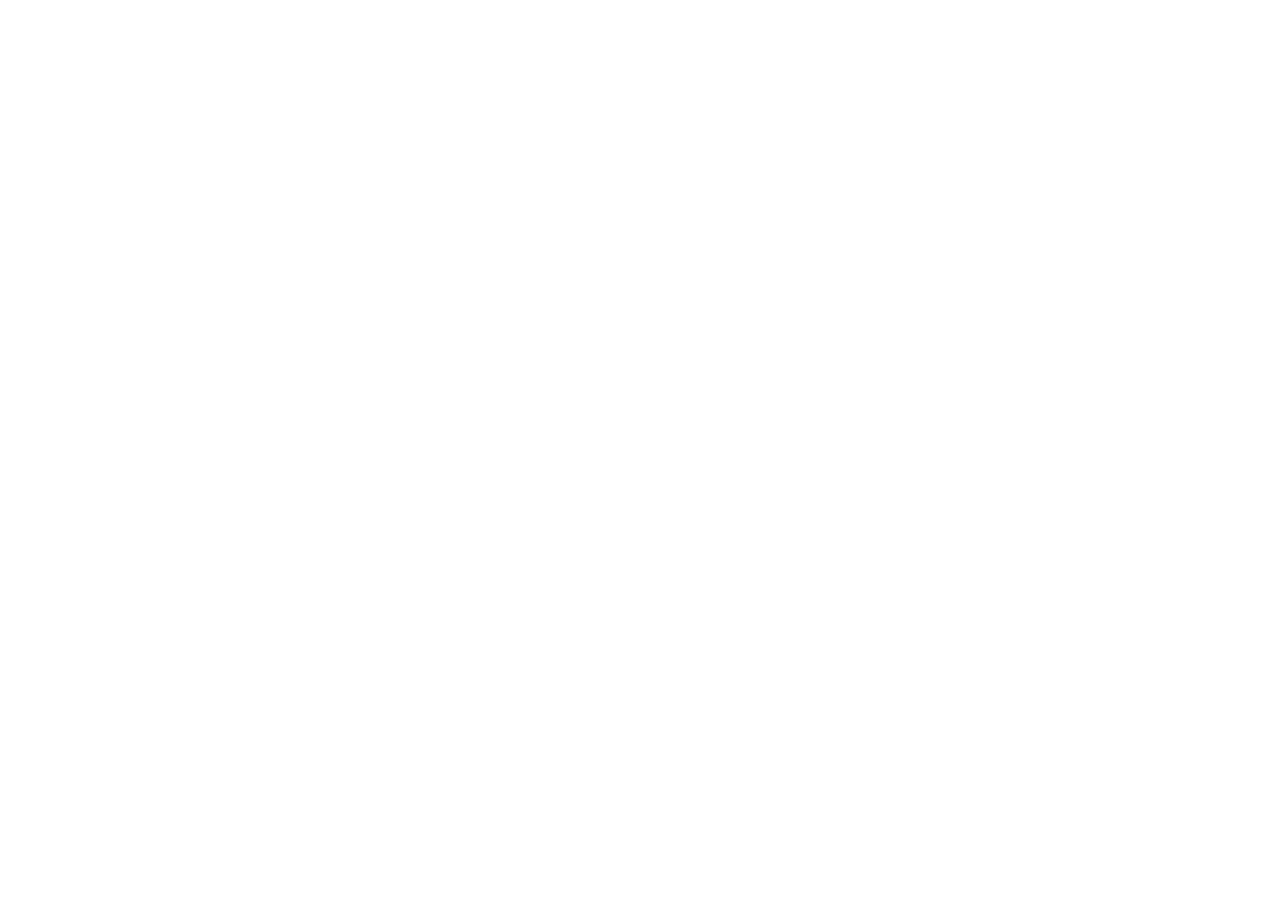
==== index.html @ 4c1c649a "first commit" ====
<!DOCTYPE html>
<!--[if lt IE 7]>      <html class="no-js lt-ie9 lt-ie8 lt-ie7"> <![endif]-->
<!--[if IE 7]>         <html class="no-js lt-ie9 lt-ie8"> <![endif]-->
<!--[if IE 8]>         <html class="no-js lt-ie9"> <![endif]-->
<!--[if gt IE 8]>      <html class="no-js"> <!--<![endif]-->
<html>
    <head>
        <meta charset="utf-8">
        <meta http-equiv="X-UA-Compatible" content="IE=edge">
        <title></title>
        <meta name="description" content="">
        <meta name="viewport" content="width=device-width, initial-scale=1">
        <link rel="stylesheet" href="">
    </head>
    <body>
        <!--[if lt IE 7]>
            <p class="browsehappy">You are using an <strong>outdated</strong> browser. Please <a href="#">upgrade your browser</a> to improve your experience.</p>
        <![endif]-->
        
        <script src="" async defer></script>
    </body>
</html>
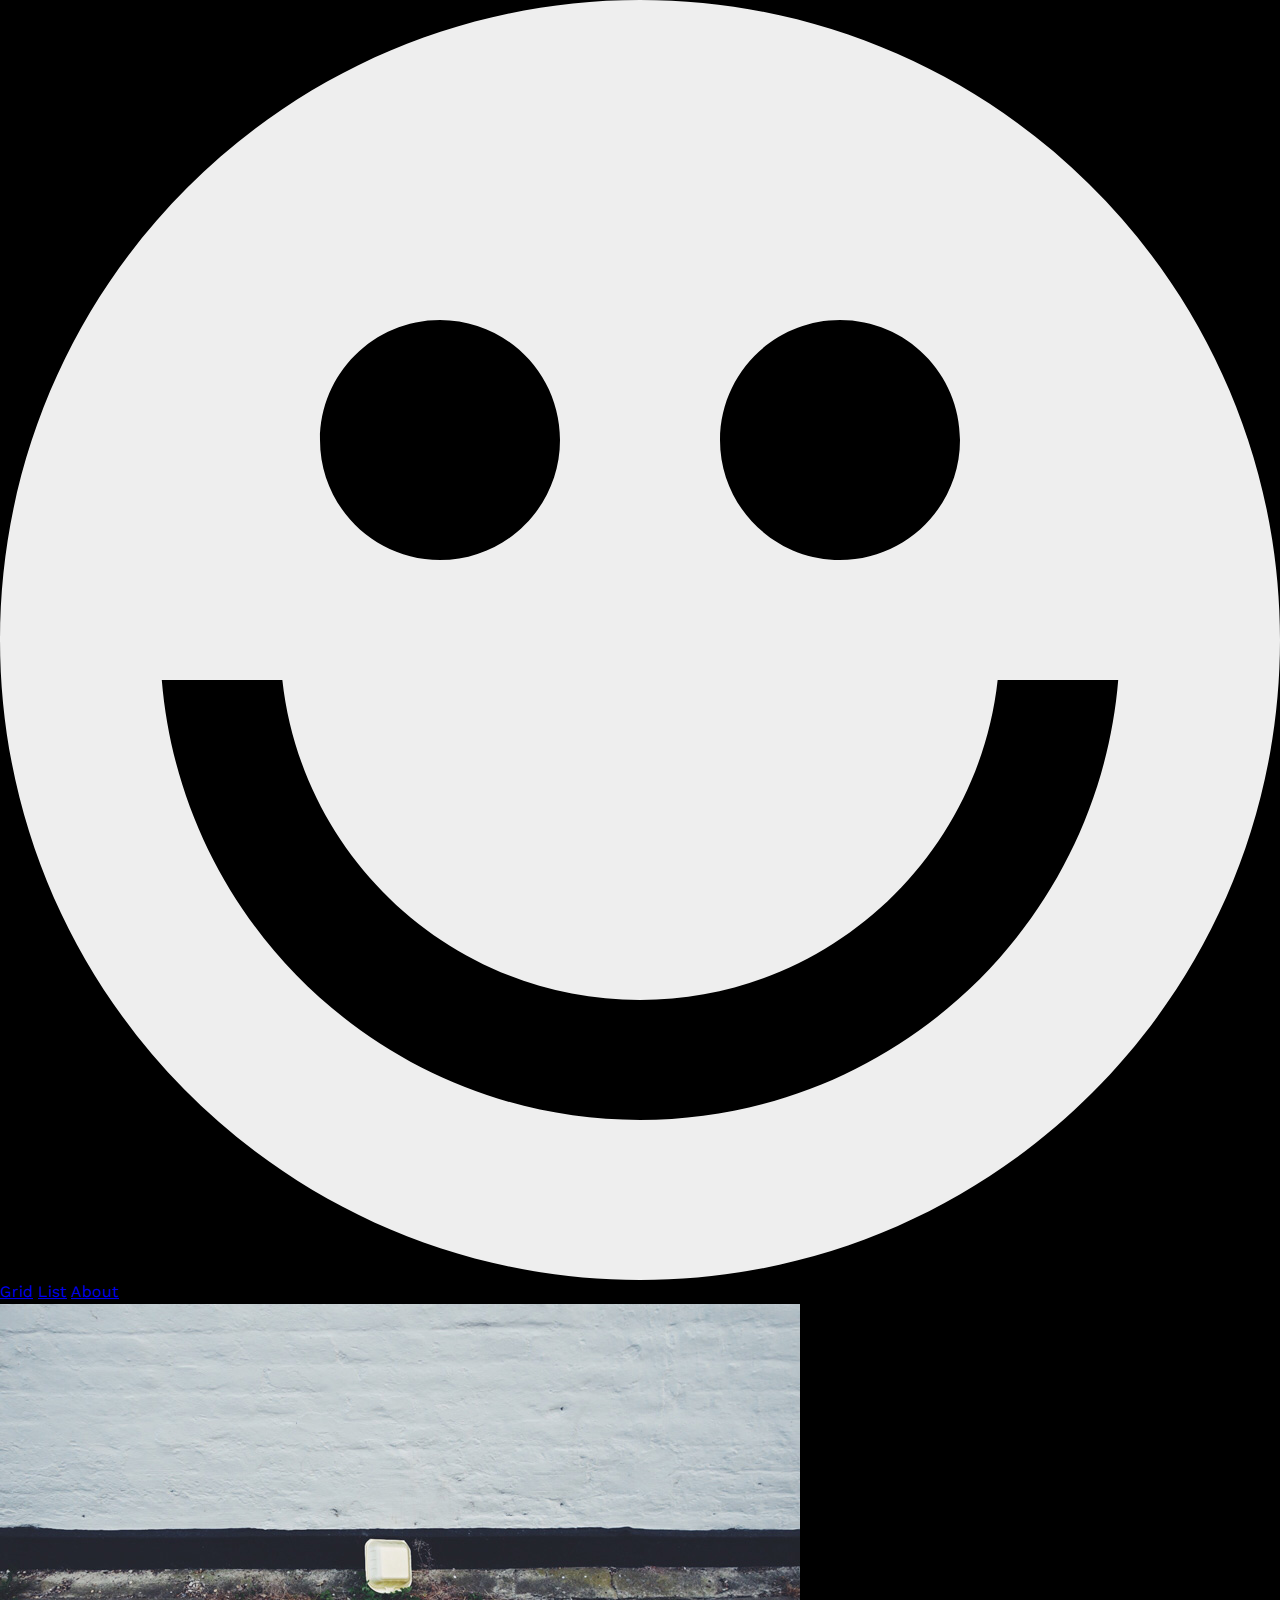
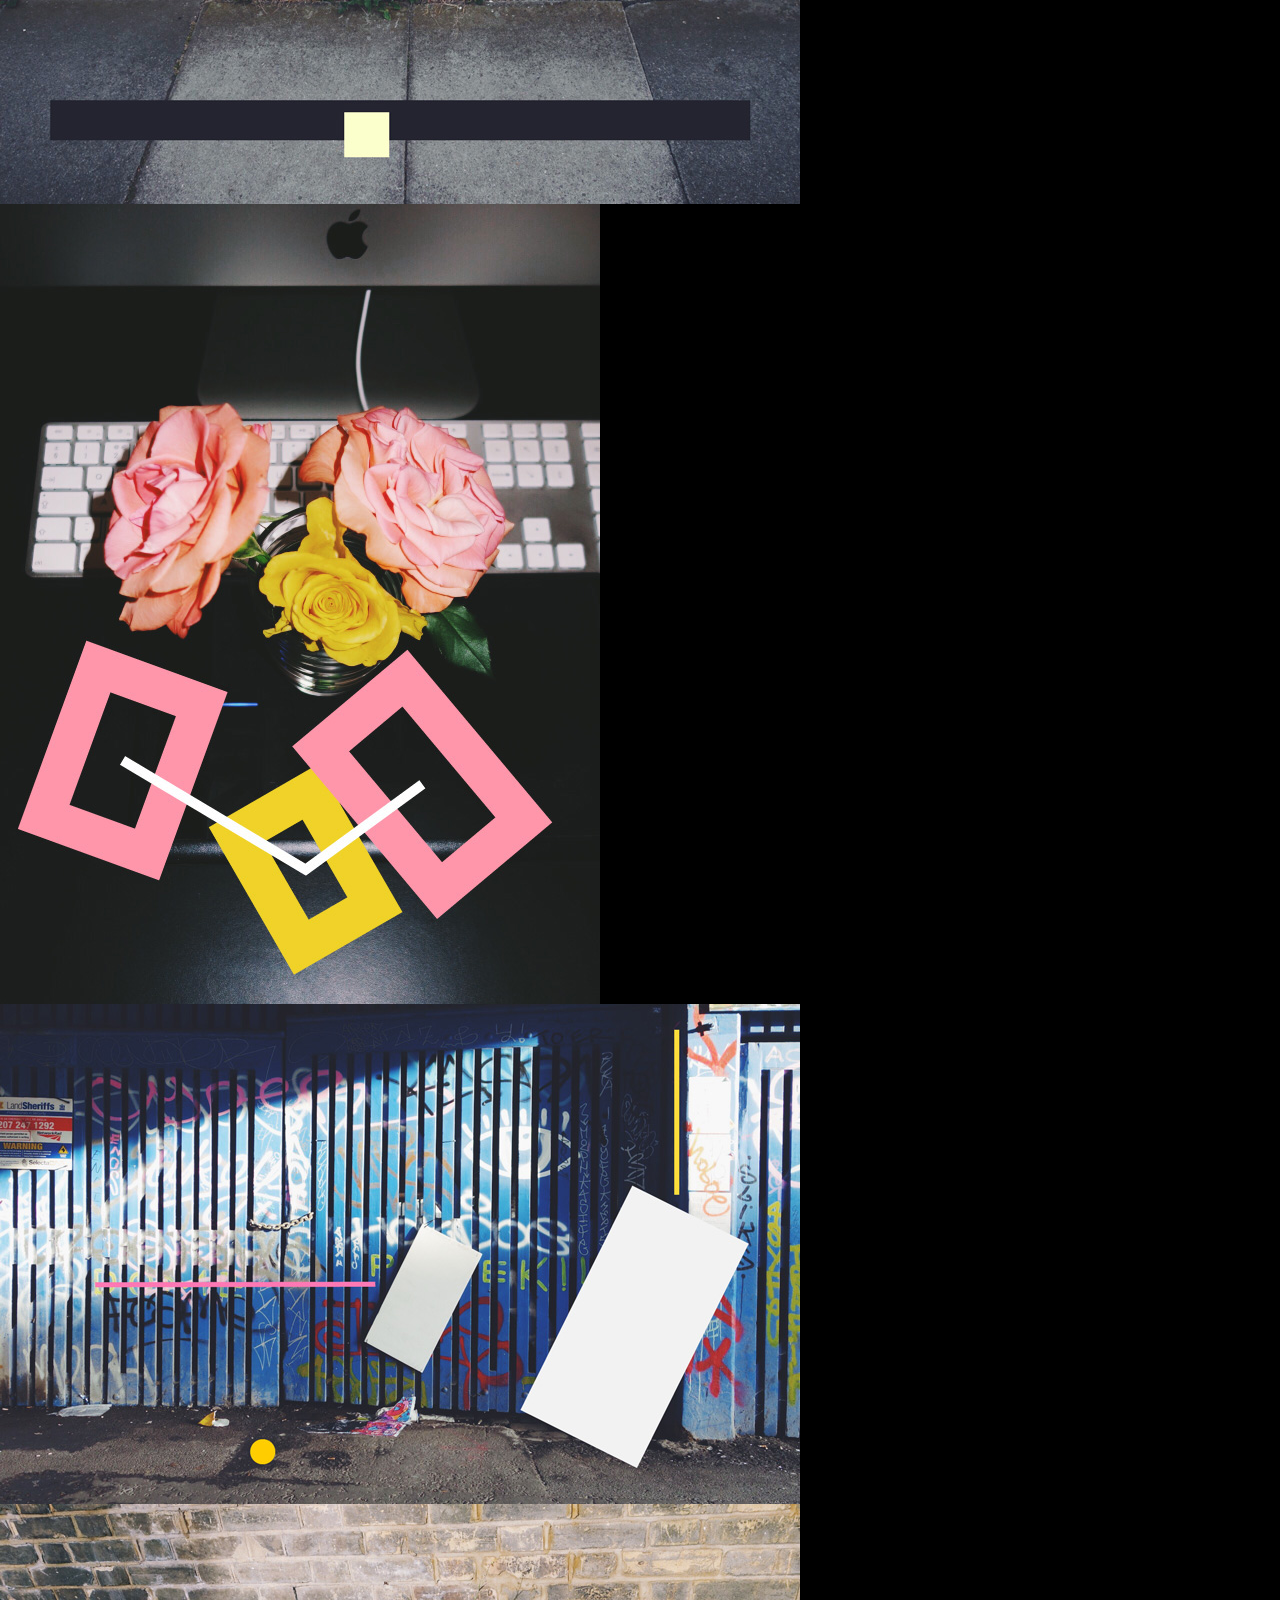
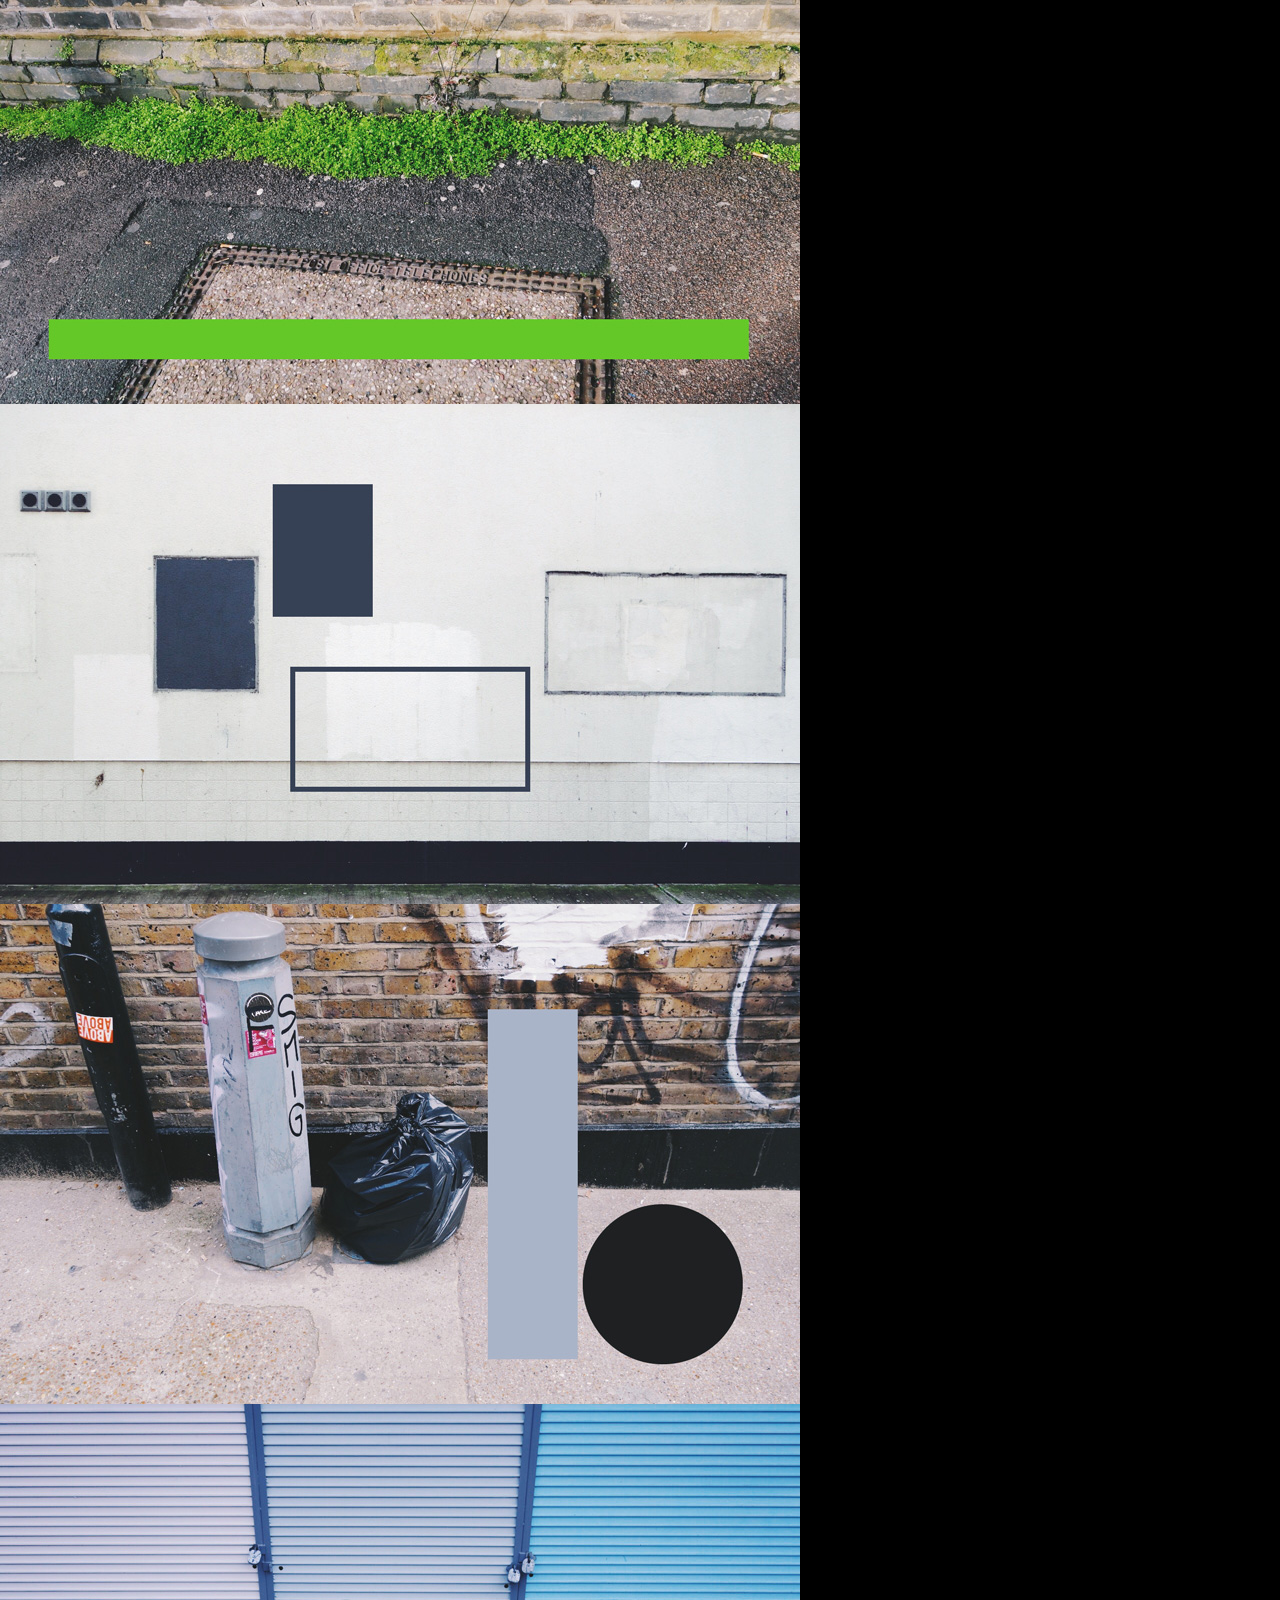
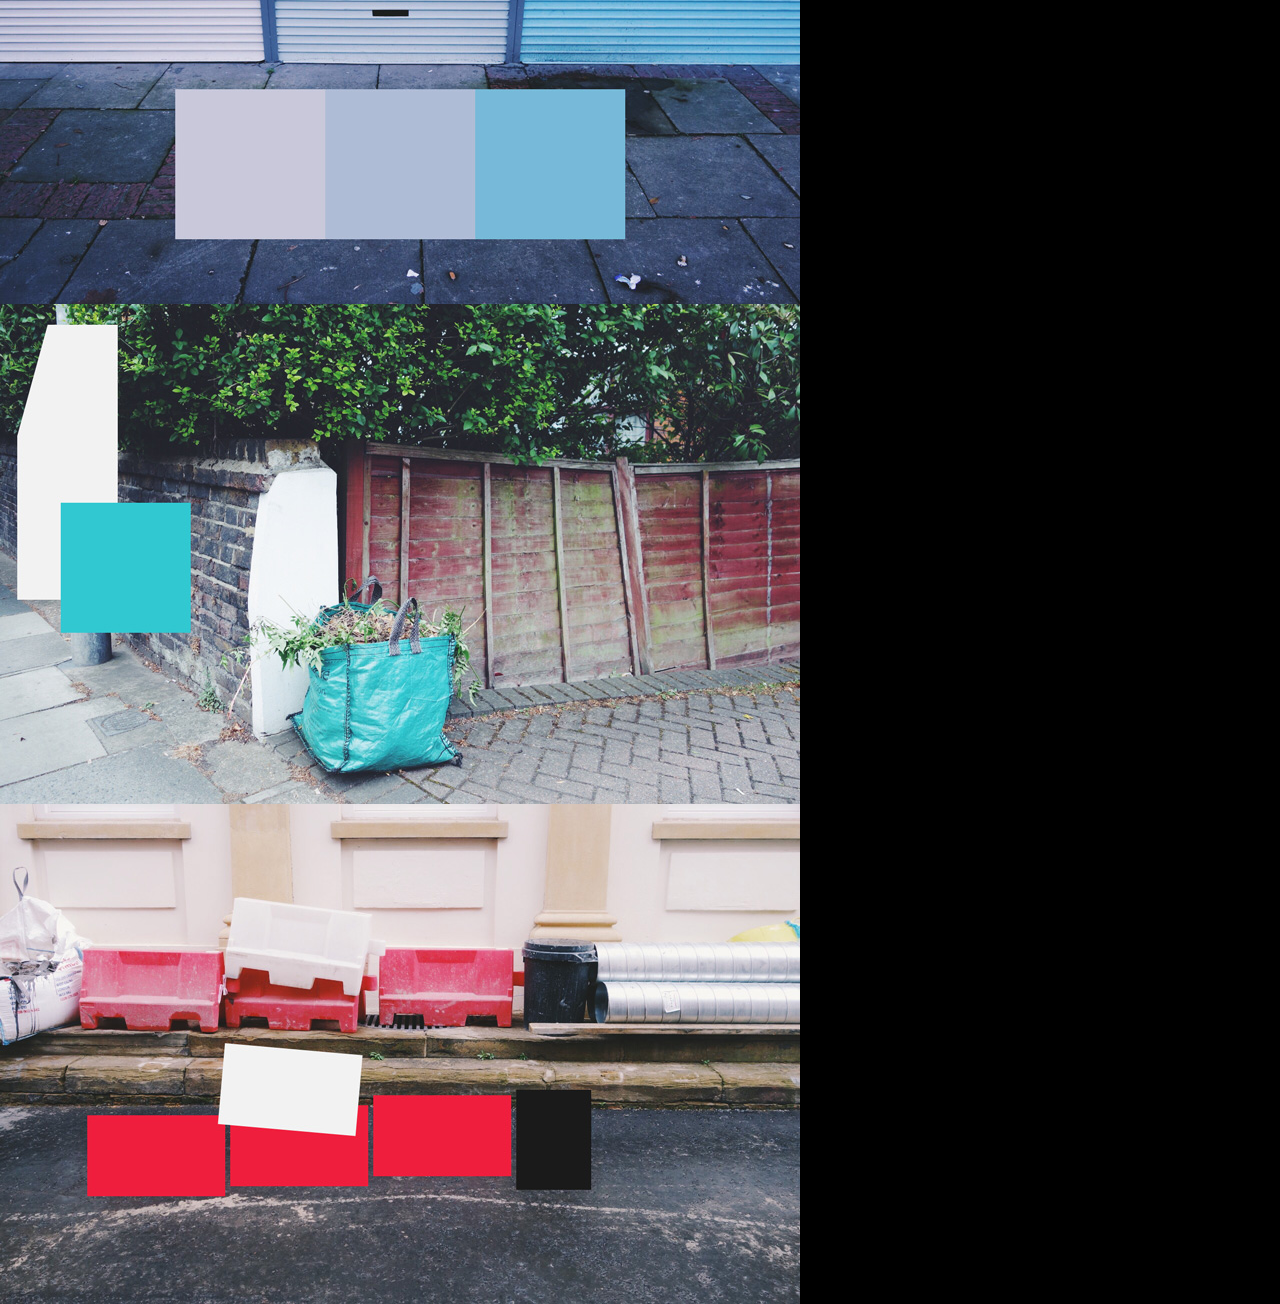
==== commit 6073ad4c: "adds basic html and css" ====
--- a/index.html
+++ b/index.html
@@ -1,8 +1,5 @@
 <!DOCTYPE html>
-<!--[if lt IE 7]>      <html class="no-js lt-ie9 lt-ie8 lt-ie7"> <![endif]-->
-<!--[if IE 7]>         <html class="no-js lt-ie9 lt-ie8"> <![endif]-->
-<!--[if IE 8]>         <html class="no-js lt-ie9"> <![endif]-->
-<!--[if gt IE 8]>      <html class="no-js"> <!--<![endif]-->
+
 <html>
     <head>
         <meta charset="utf-8">
@@ -10,13 +7,50 @@
         <title></title>
         <meta name="description" content="">
         <meta name="viewport" content="width=device-width, initial-scale=1">
-        <link rel="stylesheet" href="">
+        <link rel="stylesheet" href="./style.css">
     </head>
     <body>
-        <!--[if lt IE 7]>
-            <p class="browsehappy">You are using an <strong>outdated</strong> browser. Please <a href="#">upgrade your browser</a> to improve your experience.</p>
-        <![endif]-->
-        
-        <script src="" async defer></script>
+        <header>
+            <h1>
+                <img src="./assets/logo.svg" alt="Boyce logo">
+                <nav>
+                    <a href="#">Grid</a>
+                    <a href="#">List</a>
+                    <a href="#">About</a>
+                </nav>
+            </h1>
+        </header>
+        <section class="photos">
+            <div class="photo">
+                <img src="./assets/image_1.jpg" alt="first image">
+            </div>
+            <div class="photo">
+                <img src="./assets/image_2.jpg" alt="second image">
+            </div>
+            <div class="photo">
+                <img src="./assets/image_3.jpg" alt="third image">
+            </div>
+            <div class="photo">
+                <img src="./assets/image_4.jpg" alt="fourth image">
+            </div>
+            <div class="photo">
+                <img src="./assets/image_5.jpg" alt="fifth image">
+            </div>
+            <div class="photo">
+                <img src="./assets/image_6.jpg" alt="sixth image">
+            </div>
+            <div class="photo">
+                <img src="./assets/image_7.jpg" alt="seventh image">
+            </div>
+            <div class="photo">
+                <img src="./assets/image_8.jpg" alt="eighth image">
+            </div>
+            <div class="photo">
+                <img src="./assets/image_9.jpg" alt="nineth image">
+            </div>
+        </section>
+        <footer>
+
+        </footer>
     </body>
 </html>--- a/style.css
+++ b/style.css
@@ -0,0 +1,157 @@
+@import url("https://fonts.googleapis.com/css2?family=Work+Sans&display=swap");
+
+/* Reset */
+html,
+body,
+div,
+span,
+applet,
+object,
+iframe,
+h1,
+h2,
+h3,
+h4,
+h5,
+h6,
+p,
+blockquote,
+pre,
+a,
+abbr,
+acronym,
+address,
+big,
+cite,
+code,
+del,
+dfn,
+em,
+img,
+ins,
+kbd,
+q,
+s,
+samp,
+small,
+strike,
+strong,
+sub,
+sup,
+tt,
+var,
+b,
+u,
+i,
+center,
+dl,
+dt,
+dd,
+ol,
+ul,
+li,
+fieldset,
+form,
+label,
+legend,
+table,
+caption,
+tbody,
+tfoot,
+thead,
+tr,
+th,
+td,
+article,
+aside,
+canvas,
+details,
+embed,
+figure,
+figcaption,
+footer,
+header,
+hgroup,
+menu,
+nav,
+output,
+ruby,
+section,
+summary,
+time,
+mark,
+audio,
+video {
+  margin: 0;
+  padding: 0;
+  border: 0;
+  font-size: 100%;
+  font: inherit;
+  vertical-align: baseline;
+}
+
+article,
+aside,
+details,
+figcaption,
+figure,
+footer,
+header,
+hgroup,
+menu,
+nav,
+section {
+  display: block;
+}
+body {
+  line-height: 1;
+}
+ol,
+ul {
+  list-style: none;
+}
+blockquote,
+q {
+  quotes: none;
+}
+blockquote:before,
+blockquote:after,
+q:before,
+q:after {
+  content: "";
+  content: none;
+}
+table {
+  border-collapse: collapse;
+  border-spacing: 0;
+}
+
+img,
+iframe {
+  vertical-align: bottom;
+  max-width: 100%;
+}
+
+input,
+textarea,
+select {
+  font: inherit;
+}
+
+* {
+  -webkit-box-sizing: border-box;
+  -moz-box-sizing: border-box;
+  box-sizing: border-box;
+  -webkit-font-smoothing: antialiased;
+  text-rendering: optimizeLegibility;
+}
+
+/* End of reset */
+
+body {
+  background-color: #000;
+  color: #fff;
+  font-family: "Work Sans";
+  font-size: 16px;
+  line-height: 1.5;
+}
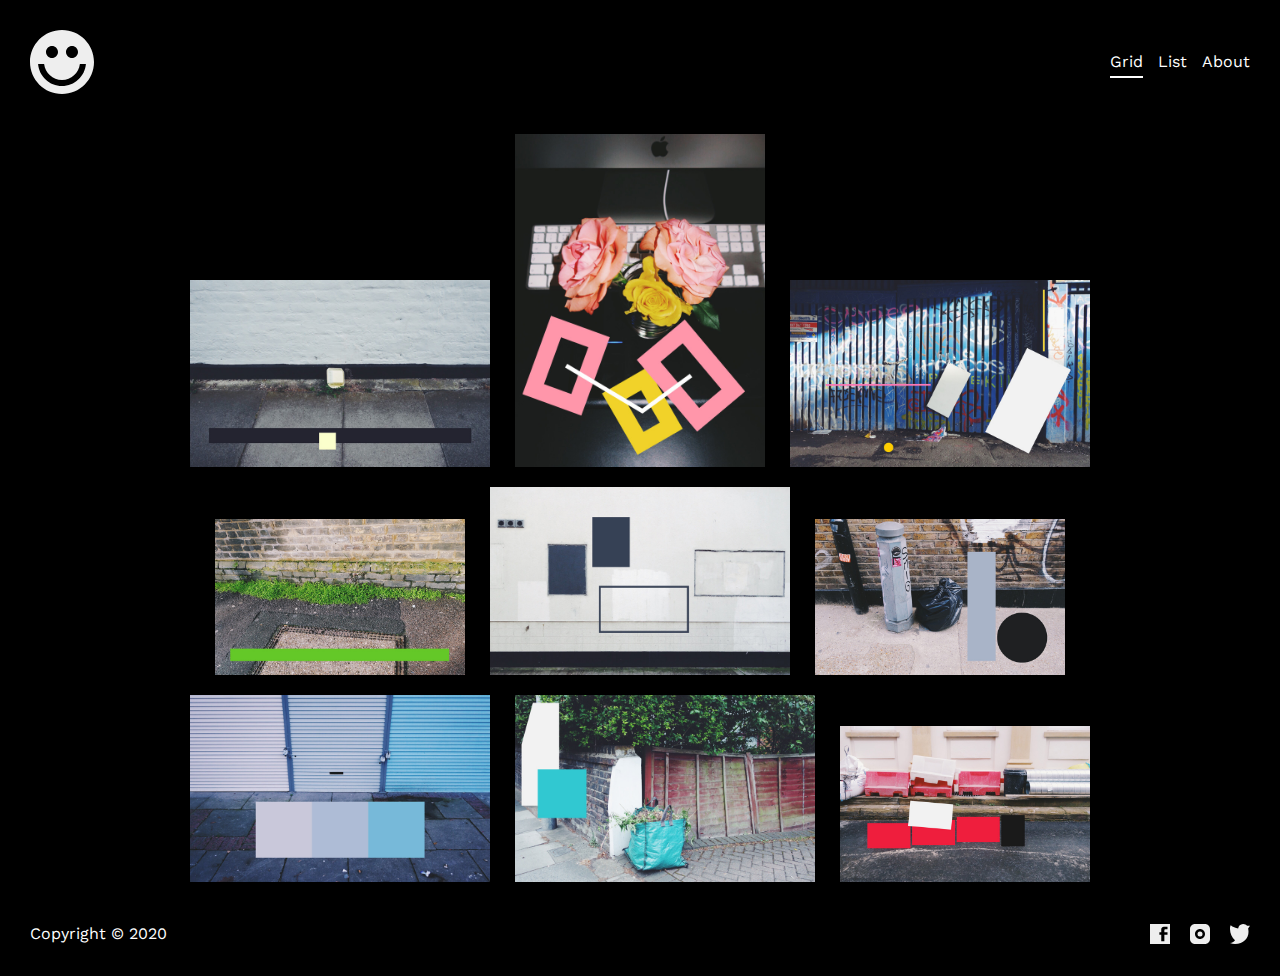
==== commit bc0b65c5: "adds css styling for grid and footer" ====
--- a/index.html
+++ b/index.html
@@ -13,30 +13,30 @@
         <header>
             <h1>
                 <img src="./assets/logo.svg" alt="Boyce logo">
-                <nav>
-                    <a href="#">Grid</a>
-                    <a href="#">List</a>
-                    <a href="#">About</a>
-                </nav>
             </h1>
+            <nav>
+                <a href="#" class="active">Grid</a>
+                <a href="#">List</a>
+                <a href="#">About</a>
+            </nav>
         </header>
         <section class="photos">
             <div class="photo">
                 <img src="./assets/image_1.jpg" alt="first image">
             </div>
-            <div class="photo">
+            <div class="photo small">
                 <img src="./assets/image_2.jpg" alt="second image">
             </div>
             <div class="photo">
                 <img src="./assets/image_3.jpg" alt="third image">
             </div>
-            <div class="photo">
+            <div class="photo small">
                 <img src="./assets/image_4.jpg" alt="fourth image">
             </div>
             <div class="photo">
                 <img src="./assets/image_5.jpg" alt="fifth image">
             </div>
-            <div class="photo">
+            <div class="photo small">
                 <img src="./assets/image_6.jpg" alt="sixth image">
             </div>
             <div class="photo">
@@ -45,12 +45,23 @@
             <div class="photo">
                 <img src="./assets/image_8.jpg" alt="eighth image">
             </div>
-            <div class="photo">
+            <div class="photo small">
                 <img src="./assets/image_9.jpg" alt="nineth image">
             </div>
         </section>
         <footer>
-
+            <p>Copyright &copy 2020</p>
+            <nav>
+                <a href="#">
+                    <img src="./assets/icon-facebook.svg" alt="">
+                </a>
+                <a href="#">
+                    <img src="./assets/icon-instagram.svg" alt="">
+                </a>
+                <a href="#">
+                    <img src="./assets/icon-twitter.svg" alt="">
+                </a>
+            </nav>
         </footer>
     </body>
 </html>--- a/style.css
+++ b/style.css
@@ -155,3 +155,68 @@
   font-size: 16px;
   line-height: 1.5;
 }
+a {
+  color: #fff;
+  text-decoration: none;
+}
+
+a.active {
+  border-bottom: 2px solid #fff;
+}
+
+header {
+  display: flex;
+  justify-content: space-between;
+  align-items: center;
+  padding: 30px;
+}
+
+header h1 {
+  width: 64px;
+}
+
+header nav a {
+  margin-left: 10px;
+  padding-bottom: 5px;
+}
+
+div.photo {
+  display: inline-block;
+  width: 300px;
+  margin: 10px;
+}
+
+section.photos {
+  text-align: center;
+  max-width: 1080px;
+  margin: 0 auto;
+}
+
+div.large {
+  width: 400px;
+}
+
+div.small {
+  width: 250px;
+}
+
+footer {
+  display: flex;
+  justify-content: space-between;
+  align-items: center;
+  padding: 30px;
+}
+
+footer nav {
+  display: flex;
+  align-items: center;
+}
+
+footer nav a {
+  margin-top: -4px;
+}
+
+footer nav img {
+  width: 20px;
+  margin-left: 20px;
+}
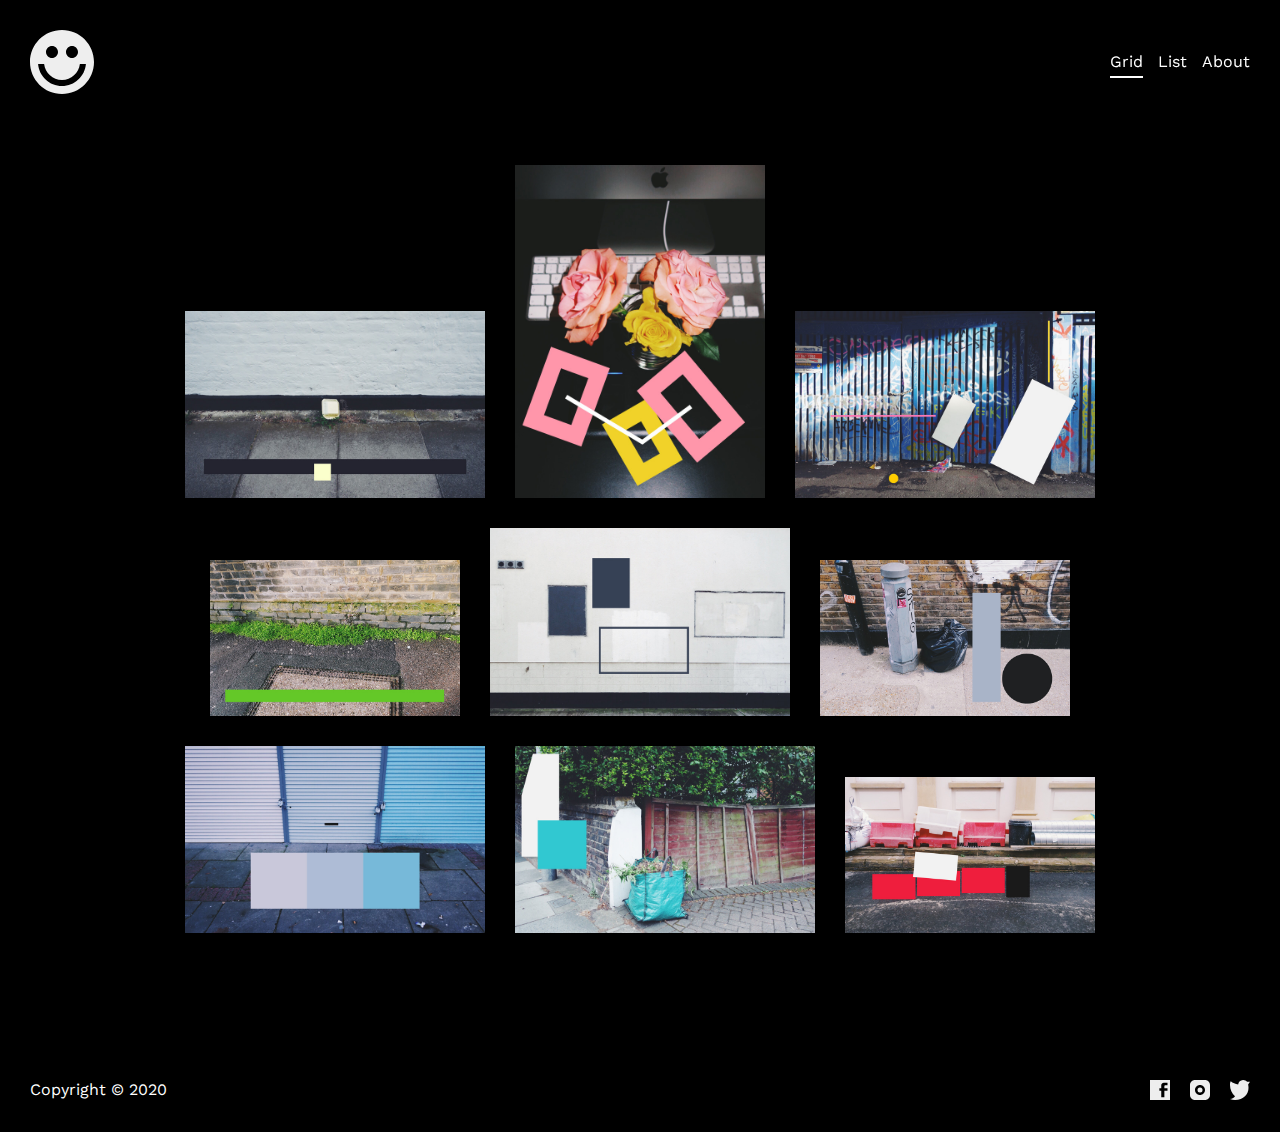
==== commit 10db2416: "finish desktop css" ====
--- a/index.html
+++ b/index.html
@@ -22,30 +22,57 @@
         </header>
         <section class="photos">
             <div class="photo">
+                <div class="overlay">
+                    <h2>Black Line Yellow Box</h2>
+                </div>
                 <img src="./assets/image_1.jpg" alt="first image">
             </div>
             <div class="photo small">
+                <div class="overlay">
+                    <h2>Desk Flowers</h2>
+                </div>
                 <img src="./assets/image_2.jpg" alt="second image">
             </div>
             <div class="photo">
+                <div class="overlay">
+                    <h2>Fence Sign Reach</h2>
+                </div>
                 <img src="./assets/image_3.jpg" alt="third image">
             </div>
             <div class="photo small">
+                <div class="overlay">
+                    <h2>Green Grass Line</h2>
+                </div>
                 <img src="./assets/image_4.jpg" alt="fourth image">
             </div>
             <div class="photo">
+                <div class="overlay">
+                    <h2>Fill Outline</h2>
+                </div>
                 <img src="./assets/image_5.jpg" alt="fifth image">
             </div>
             <div class="photo small">
+                <div class="overlay">
+                    <h2>Bollard Bag Black Grey</h2>
+                </div>
                 <img src="./assets/image_6.jpg" alt="sixth image">
             </div>
             <div class="photo">
+                <div class="overlay">
+                    <h2>Three Shutters</h2>
+                </div>
                 <img src="./assets/image_7.jpg" alt="seventh image">
             </div>
             <div class="photo">
+                <div class="overlay">
+                    <h2>Green Bag White Wall</h2>
+                </div>
                 <img src="./assets/image_8.jpg" alt="eighth image">
             </div>
             <div class="photo small">
+                <div class="overlay">
+                    <h2>Temporary Barrier Bin</h2>
+                </div>
                 <img src="./assets/image_9.jpg" alt="nineth image">
             </div>
         </section>
--- a/style.css
+++ b/style.css
@@ -169,6 +169,11 @@
   justify-content: space-between;
   align-items: center;
   padding: 30px;
+  position: fixed;
+  width: 100%;
+  top: 0;
+  left: 0;
+  z-index: 2;
 }
 
 header h1 {
@@ -180,16 +185,42 @@
   padding-bottom: 5px;
 }
 
+div.overlay {
+  position: absolute;
+  top: 0;
+  left: 0;
+  width: 100%;
+  height: 100%;
+  background-color: rgba(0, 0, 0, 0.4);
+  opacity: 0;
+  transition: opacity 300ms ease-in-out;
+}
+
+div.overlay h2 {
+  font-size: 32px;
+  line-height: 1.2;
+  position: absolute;
+  top: -20px;
+  left: -20px;
+}
+
 div.photo {
-  display: inline-block;
+  position: relative;
   width: 300px;
-  margin: 10px;
+  margin: 15px;
+}
+
+div.photo:hover div.overlay {
+  opacity: 1;
 }
 
 section.photos {
-  text-align: center;
   max-width: 1080px;
-  margin: 0 auto;
+  margin: 150px auto 100px auto;
+  display: flex;
+  flex-wrap: wrap;
+  align-items: flex-end;
+  justify-content: center;
 }
 
 div.large {
